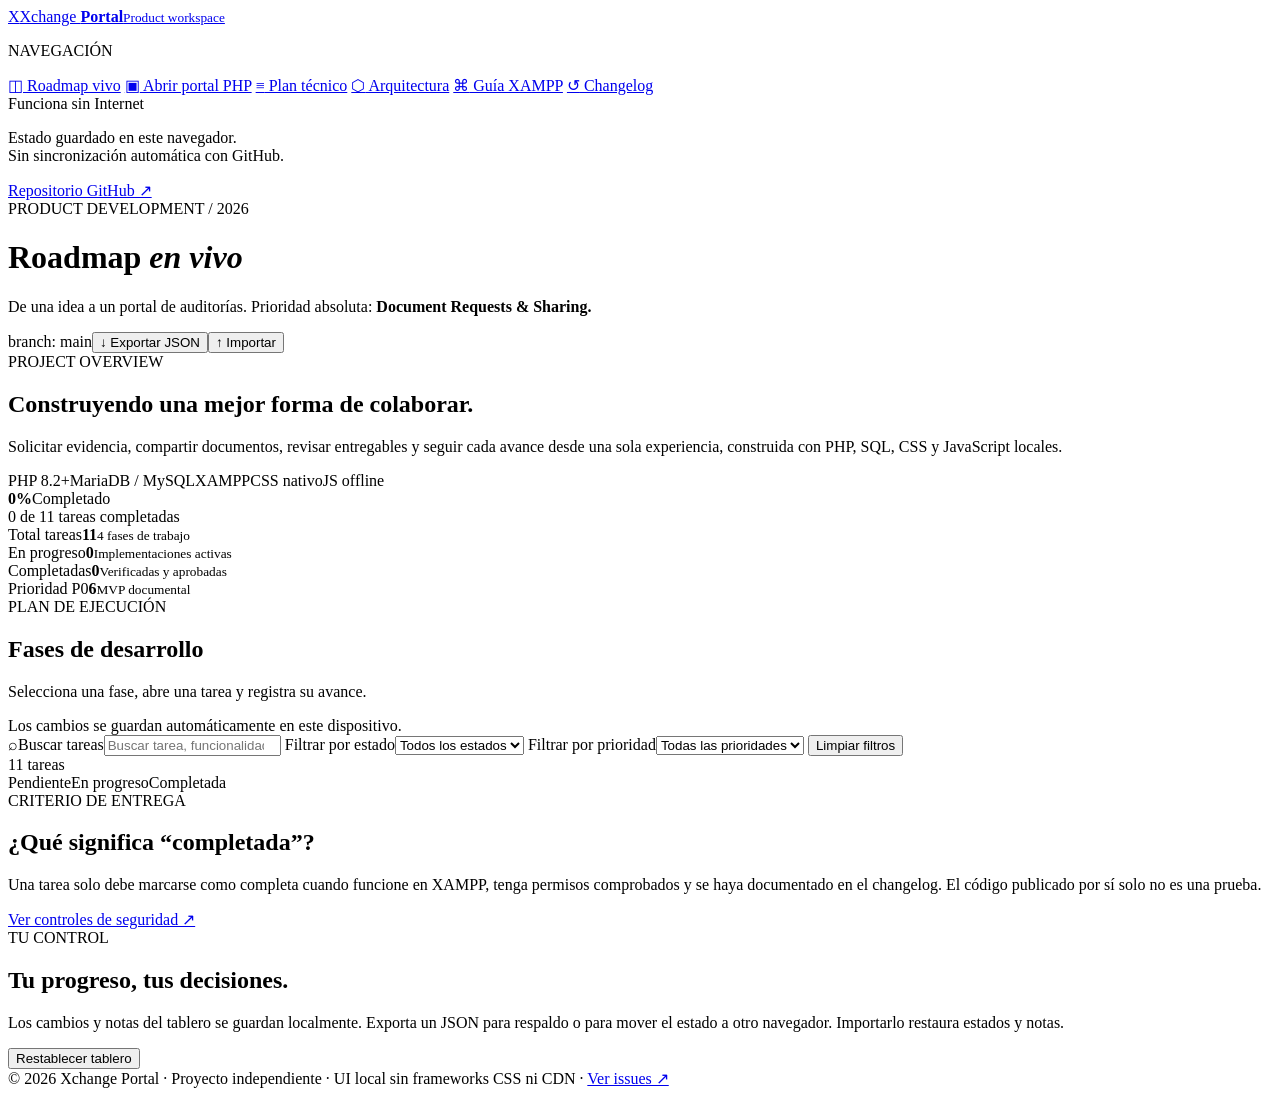
==== docs/roadmap.html @ ed260625 "feat: add interactive HTML roadmap dashboard on main" ====
<!doctype html>
<html lang="es">
<head>
  <meta charset="utf-8">
  <meta name="viewport" content="width=device-width,initial-scale=1">
  <meta name="theme-color" content="#0a1120">
  <title>Roadmap Vivo · Xchange Portal</title>
  <meta name="description" content="Roadmap interactivo y local para desarrollar Xchange Portal con PHP, SQL y XAMPP.">
  <link rel="stylesheet" href="roadmap.css">
  <script src="roadmap.js" defer></script>
</head>
<body>
  <div class="shell">
    <aside class="sidebar">
      <a class="brand" href="../README.md"><span class="brand-mark">X</span><span>Xchange <b>Portal</b><small>Product workspace</small></span></a>
      <p class="nav-label">NAVEGACIÓN</p>
      <nav class="nav" aria-label="Navegación principal">
        <a class="active" href="#roadmap"><span aria-hidden="true">◫</span> Roadmap vivo</a>
        <a href="../public/" title="Aplicación PHP en XAMPP"><span aria-hidden="true">▣</span> Abrir portal PHP</a>
        <a href="ROADMAP.md"><span aria-hidden="true">≡</span> Plan técnico</a>
        <a href="ARCHITECTURE.md"><span aria-hidden="true">⬡</span> Arquitectura</a>
        <a href="XAMPP.md"><span aria-hidden="true">⌘</span> Guía XAMPP</a>
        <a href="CHANGELOG.md"><span aria-hidden="true">↺</span> Changelog</a>
      </nav>
      <div class="sidebar-bottom">
        <div class="connection"><span class="offline-dot"></span> Funciona sin Internet</div>
        <p>Estado guardado en este navegador.<br>Sin sincronización automática con GitHub.</p>
        <a href="https://github.com/AVR1515/Xchange-Portal" target="_blank" rel="noopener noreferrer">Repositorio GitHub ↗</a>
      </div>
    </aside>

    <main class="main" id="roadmap">
      <header class="page-header">
        <div><div class="kicker"><span class="kicker-dot"></span> PRODUCT DEVELOPMENT / 2026</div><h1>Roadmap <em>en vivo</em></h1><p>De una idea a un portal de auditorías. Prioridad absoluta: <strong>Document Requests &amp; Sharing.</strong></p></div>
        <div class="header-actions"><span class="branch-chip"><span class="branch-dot"></span> branch: main</span><button class="button ghost" id="export-btn" type="button">↓ Exportar JSON</button><button class="button ghost" id="import-btn" type="button">↑ Importar</button><input id="import-input" type="file" accept="application/json,.json" hidden></div>
      </header>

      <section class="hero" aria-labelledby="overview-title">
        <div class="hero-copy"><div class="hero-label">PROJECT OVERVIEW</div><h2 id="overview-title">Construyendo una mejor forma de colaborar.</h2><p>Solicitar evidencia, compartir documentos, revisar entregables y seguir cada avance desde una sola experiencia, construida con PHP, SQL, CSS y JavaScript locales.</p><div class="hero-tags"><span>PHP 8.2+</span><span>MariaDB / MySQL</span><span>XAMPP</span><span>CSS nativo</span><span>JS offline</span></div></div>
        <div class="hero-progress"><div class="ring" id="progress-ring" role="img" aria-label="Progreso de tareas completadas: 0 por ciento"><div class="ring-inner"><strong id="progress-value">0%</strong><span>Completado</span></div></div><span class="progress-caption" id="progress-caption">0 de 11 tareas completadas</span></div>
      </section>

      <section class="stats" aria-label="Indicadores">
        <div class="stat"><span>Total tareas</span><strong id="stat-total">11</strong><small>4 fases de trabajo</small></div>
        <div class="stat"><span>En progreso</span><strong id="stat-progress">0</strong><small>Implementaciones activas</small></div>
        <div class="stat"><span>Completadas</span><strong id="stat-done">0</strong><small>Verificadas y aprobadas</small></div>
        <div class="stat"><span>Prioridad P0</span><strong id="stat-p0">6</strong><small>MVP documental</small></div>
      </section>

      <section class="work-section" aria-labelledby="work-title">
        <div class="section-top"><div><div class="eyebrow">PLAN DE EJECUCIÓN</div><h2 id="work-title">Fases de desarrollo</h2><p>Selecciona una fase, abre una tarea y registra su avance.</p></div><div class="toolbar-note">Los cambios se guardan automáticamente en este dispositivo.</div></div>
        <div class="phase-strip" id="phase-strip" role="group" aria-label="Filtrar por fase"></div>
        <div class="toolbar">
          <label class="search-wrap"><span aria-hidden="true">⌕</span><span class="sr-only">Buscar tareas</span><input id="search" type="search" placeholder="Buscar tarea, funcionalidad o tecnología…"></label>
          <label class="select-wrap"><span class="sr-only">Filtrar por estado</span><select id="status-filter"><option value="all">Todos los estados</option><option value="pending">Pendiente</option><option value="progress">En progreso</option><option value="done">Completada</option><option value="blocked">Bloqueada</option></select></label>
          <label class="select-wrap"><span class="sr-only">Filtrar por prioridad</span><select id="priority-filter"><option value="all">Todas las prioridades</option><option value="P0">Prioridad P0</option><option value="P1">Prioridad P1</option><option value="P2">Prioridad P2</option></select></label>
          <button id="reset-filters" class="button text-btn" type="button">Limpiar filtros</button>
        </div>
        <div class="tasks-header"><span id="result-count" aria-live="polite">11 tareas</span><div class="legend"><span><i class="legend-dot pending"></i>Pendiente</span><span><i class="legend-dot progress"></i>En progreso</span><span><i class="legend-dot done"></i>Completada</span></div></div>
        <div id="task-list" class="task-list" aria-live="polite"></div>
        <div id="empty-state" class="empty-state" hidden>Sin resultados. Ajusta los filtros o la búsqueda.</div>
      </section>

      <section class="lower-grid">
        <div class="info-card"><div class="eyebrow">CRITERIO DE ENTREGA</div><h2>¿Qué significa “completada”?</h2><p>Una tarea solo debe marcarse como completa cuando funcione en XAMPP, tenga permisos comprobados y se haya documentado en el changelog. El código publicado por sí solo no es una prueba.</p><a href="SECURITY.md">Ver controles de seguridad ↗</a></div>
        <div class="info-card"><div class="eyebrow">TU CONTROL</div><h2>Tu progreso, tus decisiones.</h2><p>Los cambios y notas del tablero se guardan localmente. Exporta un JSON para respaldo o para mover el estado a otro navegador. Importarlo restaura estados y notas.</p><button class="button ghost danger" id="restore-btn" type="button">Restablecer tablero</button></div>
      </section>
      <footer>© 2026 Xchange Portal · Proyecto independiente · UI local sin frameworks CSS ni CDN · <a href="https://github.com/AVR1515/Xchange-Portal/issues" target="_blank" rel="noopener noreferrer">Ver issues ↗</a></footer>
    </main>
  </div>

  <div class="drawer-backdrop" id="drawer-backdrop" hidden></div>
  <aside class="drawer" id="drawer" aria-labelledby="drawer-title" aria-modal="true" role="dialog" hidden>
    <div class="drawer-top"><span id="drawer-phase" class="eyebrow"></span><button class="close" id="drawer-close" type="button" aria-label="Cerrar detalle">×</button></div>
    <div class="drawer-content">
      <div class="drawer-chips"><span id="drawer-priority" class="priority-chip"></span><span id="drawer-status-label" class="status-chip"></span></div>
      <h2 id="drawer-title"></h2><p id="drawer-summary" class="drawer-summary"></p>
      <a id="drawer-issue" href="#" target="_blank" rel="noopener noreferrer" class="issue-link">Ver tarea en GitHub ↗</a>
      <hr><h3>Entregables y criterios</h3><ul id="drawer-checklist" class="criteria"></ul>
      <div class="field"><label for="drawer-status">Estado de la tarea</label><select id="drawer-status"><option value="pending">Pendiente</option><option value="progress">En progreso</option><option value="blocked">Bloqueada</option><option value="done">Completada</option></select></div>
      <div class="field"><label for="drawer-notes">Notas de avance</label><textarea id="drawer-notes" rows="6" placeholder="Qué se implementó, qué falta, resultados de las pruebas…"></textarea><small>Autoguardado local. No modifica GitHub ni archivos del servidor.</small></div>
      <div class="drawer-footer"><button id="drawer-save" class="button primary" type="button">Guardar cambios</button><span id="save-feedback" role="status" aria-live="polite"></span></div>
    </div>
  </aside>
</body>
</html>
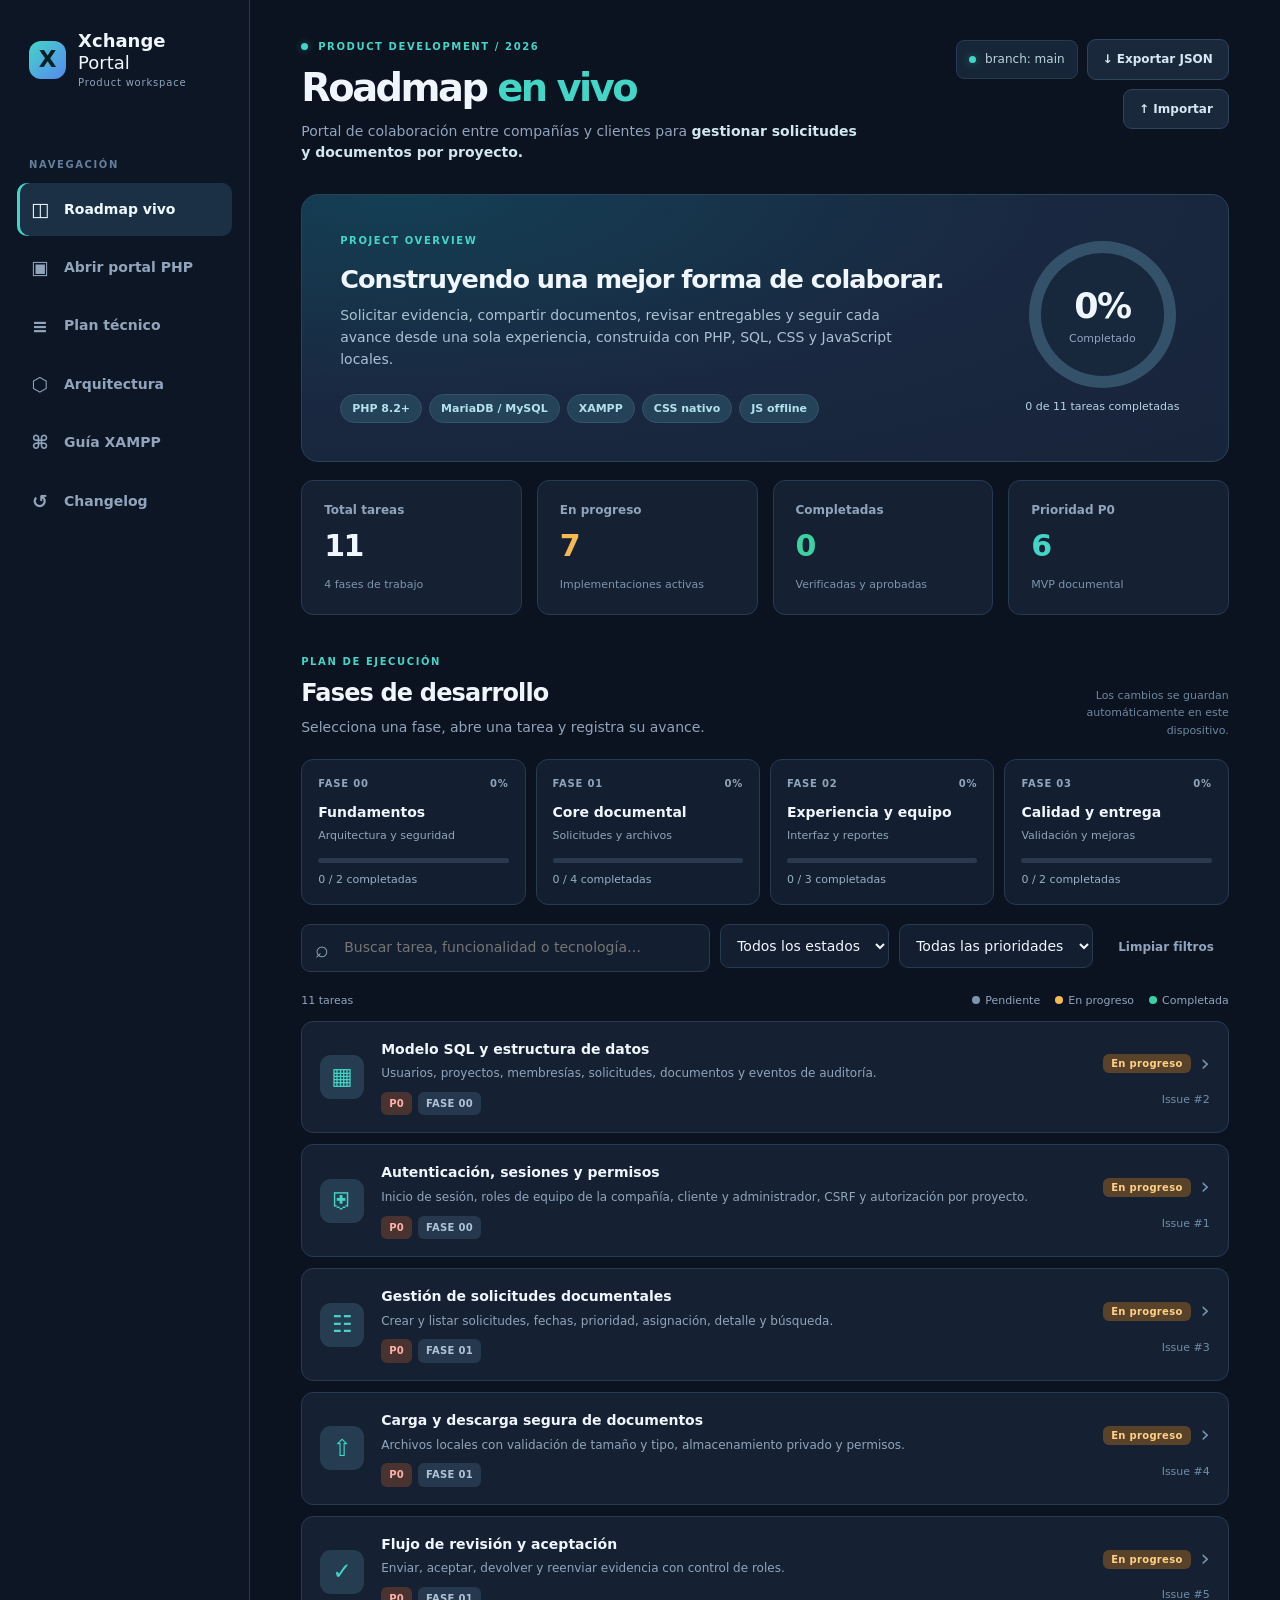
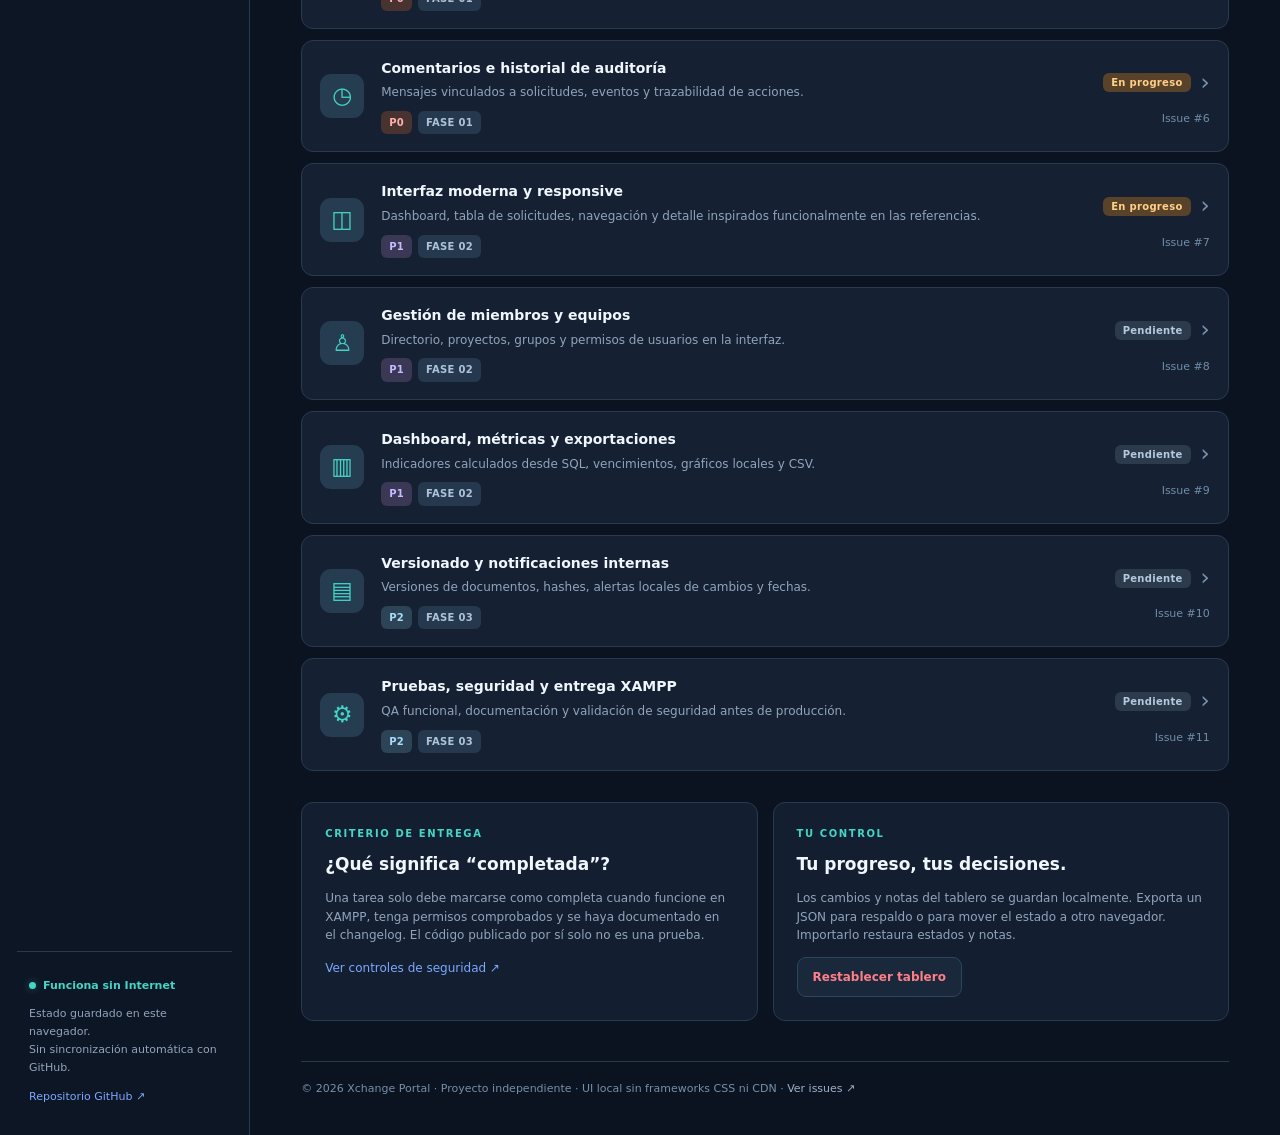
==== commit 9786bf66: "Define Xchange Portal as company-client project collaboration" ====
--- a/docs/roadmap.html
+++ b/docs/roadmap.html
@@ -31,7 +31,7 @@
 
     <main class="main" id="roadmap">
       <header class="page-header">
-        <div><div class="kicker"><span class="kicker-dot"></span> PRODUCT DEVELOPMENT / 2026</div><h1>Roadmap <em>en vivo</em></h1><p>De una idea a un portal de auditorías. Prioridad absoluta: <strong>Document Requests &amp; Sharing.</strong></p></div>
+        <div><div class="kicker"><span class="kicker-dot"></span> PRODUCT DEVELOPMENT / 2026</div><h1>Roadmap <em>en vivo</em></h1><p>Portal de colaboración entre compañías y clientes para <strong>gestionar solicitudes y documentos por proyecto.</strong></p></div>
         <div class="header-actions"><span class="branch-chip"><span class="branch-dot"></span> branch: main</span><button class="button ghost" id="export-btn" type="button">↓ Exportar JSON</button><button class="button ghost" id="import-btn" type="button">↑ Importar</button><input id="import-input" type="file" accept="application/json,.json" hidden></div>
       </header>
 
--- a/docs/roadmap.css
+++ b/docs/roadmap.css
@@ -0,0 +1 @@
+:root{color-scheme:dark;--bg:#0b1220;--sidebar:#0d1625;--panel:#152133;--panel2:#1a293d;--border:#283a50;--text:#f0f6fd;--muted:#91a4bc;--teal:#43d5c6;--blue:#7ca8ff;--yellow:#f5b951;--green:#3bd1a2;--red:#ff7f89}*{box-sizing:border-box}html{scroll-behavior:smooth}body{margin:0;background:var(--bg);font-family:Inter,ui-sans-serif,system-ui,-apple-system,"Segoe UI",sans-serif;color:var(--text);font-size:14px;line-height:1.55}button,input,textarea,select{font:inherit}button{cursor:pointer}a{color:var(--blue);text-decoration:none}a:hover{text-decoration:underline}button:focus-visible,input:focus-visible,select:focus-visible,textarea:focus-visible,a:focus-visible{outline:2px solid var(--teal);outline-offset:3px}.sr-only{position:absolute;width:1px;height:1px;overflow:hidden;clip:rect(0,0,0,0)}[hidden]{display:none!important}.shell{min-height:100vh;display:grid;grid-template-columns:250px minmax(0,1fr)}.sidebar{background:var(--sidebar);border-right:1px solid var(--border);padding:30px 17px;display:flex;flex-direction:column;min-height:100vh}.brand{display:flex;gap:12px;align-items:center;color:var(--text);font-size:18px;font-weight:740;line-height:1.2;padding:0 12px;margin-bottom:58px}.brand:hover{text-decoration:none}.brand-mark{background:linear-gradient(135deg,var(--teal),#5688f0);color:#052025;width:38px;height:38px;border-radius:12px;display:grid;place-items:center;font-size:23px;font-weight:900}.brand b{font-weight:400}.brand small{display:block;font-size:10px;letter-spacing:.08em;color:var(--muted);font-weight:500;margin-top:4px}.nav-label{font-size:10px;letter-spacing:.16em;color:#667e9c;font-weight:800;padding:0 12px}.nav{display:grid;gap:5px}.nav a{display:flex;align-items:center;gap:14px;padding:12px 13px;color:var(--muted);border-radius:10px;font-weight:600}.nav a span{width:20px;text-align:center;font-size:19px}.nav a.active,.nav a:hover{background:#1c3045;color:#eef9ff;text-decoration:none}.nav a.active{box-shadow:inset 3px 0 var(--teal)}.sidebar-bottom{margin-top:auto;padding:25px 12px 0;font-size:11px;color:var(--muted);border-top:1px solid var(--border)}.sidebar-bottom p{line-height:1.65}.connection{color:var(--teal);font-weight:700;display:flex;gap:7px;align-items:center}.offline-dot,.branch-dot,.kicker-dot{display:inline-block;width:7px;height:7px;background:var(--teal);border-radius:50%;box-shadow:0 0 9px #41d4c66b}.main{padding:39px clamp(20px,4vw,64px) 20px;min-width:0;max-width:1800px;width:100%;margin:auto}.page-header{display:flex;align-items:flex-start;justify-content:space-between;gap:20px;margin-bottom:30px}.kicker,.eyebrow{font-size:10px;font-weight:800;letter-spacing:.16em;color:var(--teal)}.kicker{display:flex;align-items:center;gap:10px}.page-header h1{font-size:clamp(31px,3vw,43px);line-height:1.1;letter-spacing:-.065em;margin:12px 0}.page-header h1 em{font-style:normal;color:var(--teal)}.page-header p{color:var(--muted);margin:0;max-width:650px}.page-header p strong{color:#d2e7ee;font-weight:550}.header-actions{display:flex;gap:9px;align-items:center;flex-wrap:wrap;justify-content:flex-end}.branch-chip{background:#162638;border:1px solid var(--border);border-radius:8px;color:#b8d5df;font-size:12px;padding:9px 12px;white-space:nowrap}.branch-dot{margin-right:5px}.button{padding:10px 15px;border-radius:9px;font-size:12px;font-weight:740;white-space:nowrap}.button.ghost{color:#d8e7f6;background:#19283b;border:1px solid #30445d}.button.ghost:hover{background:#243b52}.button.primary{border:1px solid #4bcdbf;background:var(--teal);color:#062829}.button.text-btn{border:none;color:var(--muted);background:transparent}.button.danger{color:var(--red)}.hero{background:radial-gradient(ellipse at 10% 0%,#143f54 0%,#192840 55%,#18243a 100%);border:1px solid #2a4359;border-radius:17px;padding:clamp(22px,3vw,38px);display:flex;justify-content:space-between;align-items:center;gap:24px;min-height:238px}.hero-copy{max-width:650px}.hero-label{color:var(--teal);font-weight:800;font-size:10px;letter-spacing:.16em;margin-bottom:15px}.hero h2{font-size:clamp(22px,2vw,29px);letter-spacing:-.04em;line-height:1.2;margin:0 0 11px}.hero p{color:#abc2d3;max-width:580px;margin:0}.hero-tags{display:flex;flex-wrap:wrap;gap:7px;margin-top:24px}.hero-tags span{background:#244358;color:#b4e2ec;padding:5px 11px;border:1px solid #34536a;border-radius:99px;font-size:11px;font-weight:650}.hero-progress{display:grid;justify-items:center;gap:10px;min-width:175px}.ring{width:147px;height:147px;border-radius:50%;background:conic-gradient(var(--teal) 0% ,#34516a 0%);display:grid;place-items:center}.ring-inner{display:grid;place-items:center;align-content:center;width:123px;height:123px;background:#17283c;border-radius:50%;line-height:1.2}.ring-inner strong{font-size:35px;letter-spacing:-.05em}.ring-inner span{color:var(--muted);font-size:11px;margin-top:5px}.progress-caption{font-size:11px;color:#b8d5e4}.stats{display:grid;grid-template-columns:repeat(4,minmax(0,1fr));gap:15px;margin:18px 0 39px}.stat{border:1px solid var(--border);background:var(--panel);border-radius:12px;padding:20px 22px}.stat span{display:block;color:var(--muted);font-weight:600;font-size:12px}.stat strong{display:block;font-size:30px;letter-spacing:-.05em;margin:3px 0}.stat small{color:#7d94ad;font-size:11px}.stat:nth-child(2) strong{color:var(--yellow)}.stat:nth-child(3) strong{color:var(--green)}.stat:nth-child(4) strong{color:var(--teal)}.section-top{display:flex;justify-content:space-between;gap:24px;align-items:end;margin-bottom:20px}.section-top h2{font-size:24px;letter-spacing:-.035em;margin:5px 0}.section-top p{margin:0;color:var(--muted)}.toolbar-note{font-size:11px;color:#6f87a0;max-width:190px;text-align:right}.phase-strip{display:grid;grid-template-columns:repeat(4,minmax(0,1fr));gap:10px;margin-bottom:19px}.phase{background:#131f30;border:1px solid var(--border);color:var(--text);border-radius:12px;text-align:left;padding:16px;min-width:0;position:relative}.phase.selected{border-color:var(--teal);background:#153543;box-shadow:inset 0 0 0 1px #43d5c63f}.phase-top{display:flex;justify-content:space-between;gap:8px;color:var(--muted);font-size:10px;font-weight:800;letter-spacing:.08em}.phase h3{font-size:14px;margin:11px 0 3px}.phase p{color:var(--muted);font-size:11px;margin:0 0 14px;white-space:nowrap;overflow:hidden;text-overflow:ellipsis}.phase-track{height:5px;background:#2a394d;border-radius:9px;overflow:hidden}.phase-fill{display:block;height:100%;background:var(--teal);border-radius:9px}.phase-stat{font-size:11px;color:#99afc6;margin-top:8px}.toolbar{display:flex;gap:10px;flex-wrap:wrap;margin-bottom:18px}.search-wrap{flex:1;min-width:220px;position:relative}.search-wrap>span:not(.sr-only){position:absolute;top:8px;left:14px;color:#8ea6c0;font-size:23px}.toolbar input,.toolbar select,.field select,.field textarea{background:#131f30;border:1px solid var(--border);border-radius:9px;color:var(--text);padding:12px;max-width:100%;outline:none}.toolbar input{width:100%;padding-left:42px}.toolbar select{cursor:pointer}.tasks-header{display:flex;justify-content:space-between;gap:12px;align-items:center;color:var(--muted);font-size:11px;padding:2px 0 12px}.legend{display:flex;flex-wrap:wrap;gap:15px}.legend span{display:flex;align-items:center;gap:5px}.legend-dot{width:8px;height:8px;border-radius:50%;display:inline-block}.legend-dot.pending{background:#8094ab}.legend-dot.progress{background:var(--yellow)}.legend-dot.done{background:var(--green)}.task-list{display:grid;gap:11px}.task-card{display:grid;grid-template-columns:44px 1fr auto;align-items:center;gap:17px;background:var(--panel);border:1px solid var(--border);border-radius:12px;padding:17px 18px;cursor:pointer;transition:border-color .15s,background .15s}.task-card:hover,.task-card:focus-visible{border-color:#5d7d99;background:#1b2a3e}.task-icon{width:44px;height:44px;display:grid;place-items:center;border-radius:11px;background:#263d51;color:var(--teal);font-size:23px}.task-main{min-width:0}.task-main h3{font-size:14px;font-weight:700;margin:0 0 4px}.task-main p{margin:0;color:var(--muted);font-size:12px;overflow:hidden;text-overflow:ellipsis;white-space:nowrap}.task-tags{display:flex;gap:6px;flex-wrap:wrap;margin-top:9px}.priority-chip,.status-chip,.phase-chip{font-size:10px;border-radius:6px;padding:4px 8px;font-weight:800;letter-spacing:.03em}.priority-chip.p0{background:#493330;color:#ffb0a9}.priority-chip.p1{background:#3a3854;color:#c5baff}.priority-chip.p2{background:#2c4455;color:#a9dafa}.phase-chip{color:#acc4d7;background:#26384d}.status-chip.pending{background:#2b3b4c;color:#b5c9df}.status-chip.progress{background:#59422a;color:#ffd087}.status-chip.done{background:#1d5549;color:#97f4d1}.status-chip.blocked{background:#60303b;color:#ffb1c0}.task-right{text-align:right;min-width:85px}.task-right small{display:block;color:#718da8;font-size:11px;margin-top:10px}.task-right .arrow{font-size:23px;color:#7894b1;display:inline-block;margin-left:10px;vertical-align:middle}.empty-state{padding:50px;text-align:center;color:var(--muted);background:var(--panel);border-radius:12px}.lower-grid{display:grid;grid-template-columns:1fr 1fr;gap:15px;margin-top:31px}.info-card{background:#131f30;border:1px solid var(--border);border-radius:12px;padding:23px}.info-card h2{font-size:17px;margin:9px 0}.info-card p{color:var(--muted);font-size:12px}.info-card a{font-size:12px}footer{margin-top:40px;padding:18px 0;border-top:1px solid var(--border);color:#7790aa;font-size:11px}footer a{color:#9db3c9}.drawer-backdrop{position:fixed;inset:0;background:#020811b9;z-index:9}.drawer{position:fixed;right:0;top:0;bottom:0;width:min(550px,100%);z-index:10;background:#152134;border-left:1px solid #48607a;box-shadow:-30px 0 70px #01071480;display:flex;flex-direction:column;overflow:auto}.drawer-top{display:flex;justify-content:space-between;align-items:center;padding:22px 28px;border-bottom:1px solid var(--border)}.close{font-size:30px;background:transparent;color:var(--muted);border:0;line-height:1}.drawer-content{padding:30px 28px}.drawer-chips{display:flex;gap:9px}.drawer h2{font-size:27px;letter-spacing:-.04em;line-height:1.25;margin:18px 0 12px}.drawer-summary{color:#b3c8da}.issue-link{display:inline-block;margin:8px 0 24px;font-size:13px}.drawer hr{border:0;border-top:1px solid var(--border);margin-bottom:24px}.drawer h3{font-size:14px}.criteria{color:#b7c8d9;padding-left:19px}.criteria li{padding:6px 0}.field{display:grid;gap:8px;margin:25px 0}.field label{font-size:12px;font-weight:750}.field textarea,.field select{width:100%}.field small{color:var(--muted);font-size:11px}.drawer-footer{display:flex;align-items:center;gap:14px}.drawer-footer span{color:var(--teal);font-size:12px}@media(max-width:1150px){.shell{grid-template-columns:205px minmax(0,1fr)}.main{padding:28px 20px}.header-actions{max-width:300px}.phase-strip{grid-template-columns:repeat(2,1fr)}}@media(max-width:760px){.shell{display:block}.sidebar{min-height:0;padding:12px 15px}.brand{margin-bottom:10px}.sidebar .nav-label,.sidebar-bottom{display:none}.nav{display:flex;overflow-x:auto;gap:5px}.nav a{white-space:nowrap;font-size:12px;padding:8px}.page-header{flex-direction:column}.header-actions{max-width:none;justify-content:flex-start}.hero{flex-direction:column;align-items:stretch}.hero-progress{display:flex;justify-content:flex-start;align-items:center}.ring{width:96px;height:96px}.ring-inner{width:78px;height:78px}.ring-inner strong{font-size:24px}.stats{grid-template-columns:repeat(2,1fr)}.section-top{align-items:start;flex-direction:column}.toolbar-note{text-align:left}.lower-grid{grid-template-columns:1fr}}@media(max-width:450px){.phase-strip{grid-template-columns:1fr 1fr}.task-card{grid-template-columns:35px 1fr;gap:10px;padding:12px}.task-icon{width:35px;height:35px}.task-right{grid-column:2;text-align:left}.task-right small{display:inline;margin-left:10px}.legend{gap:7px}.toolbar select{width:100%}.stats{gap:8px}.stat{padding:15px}}
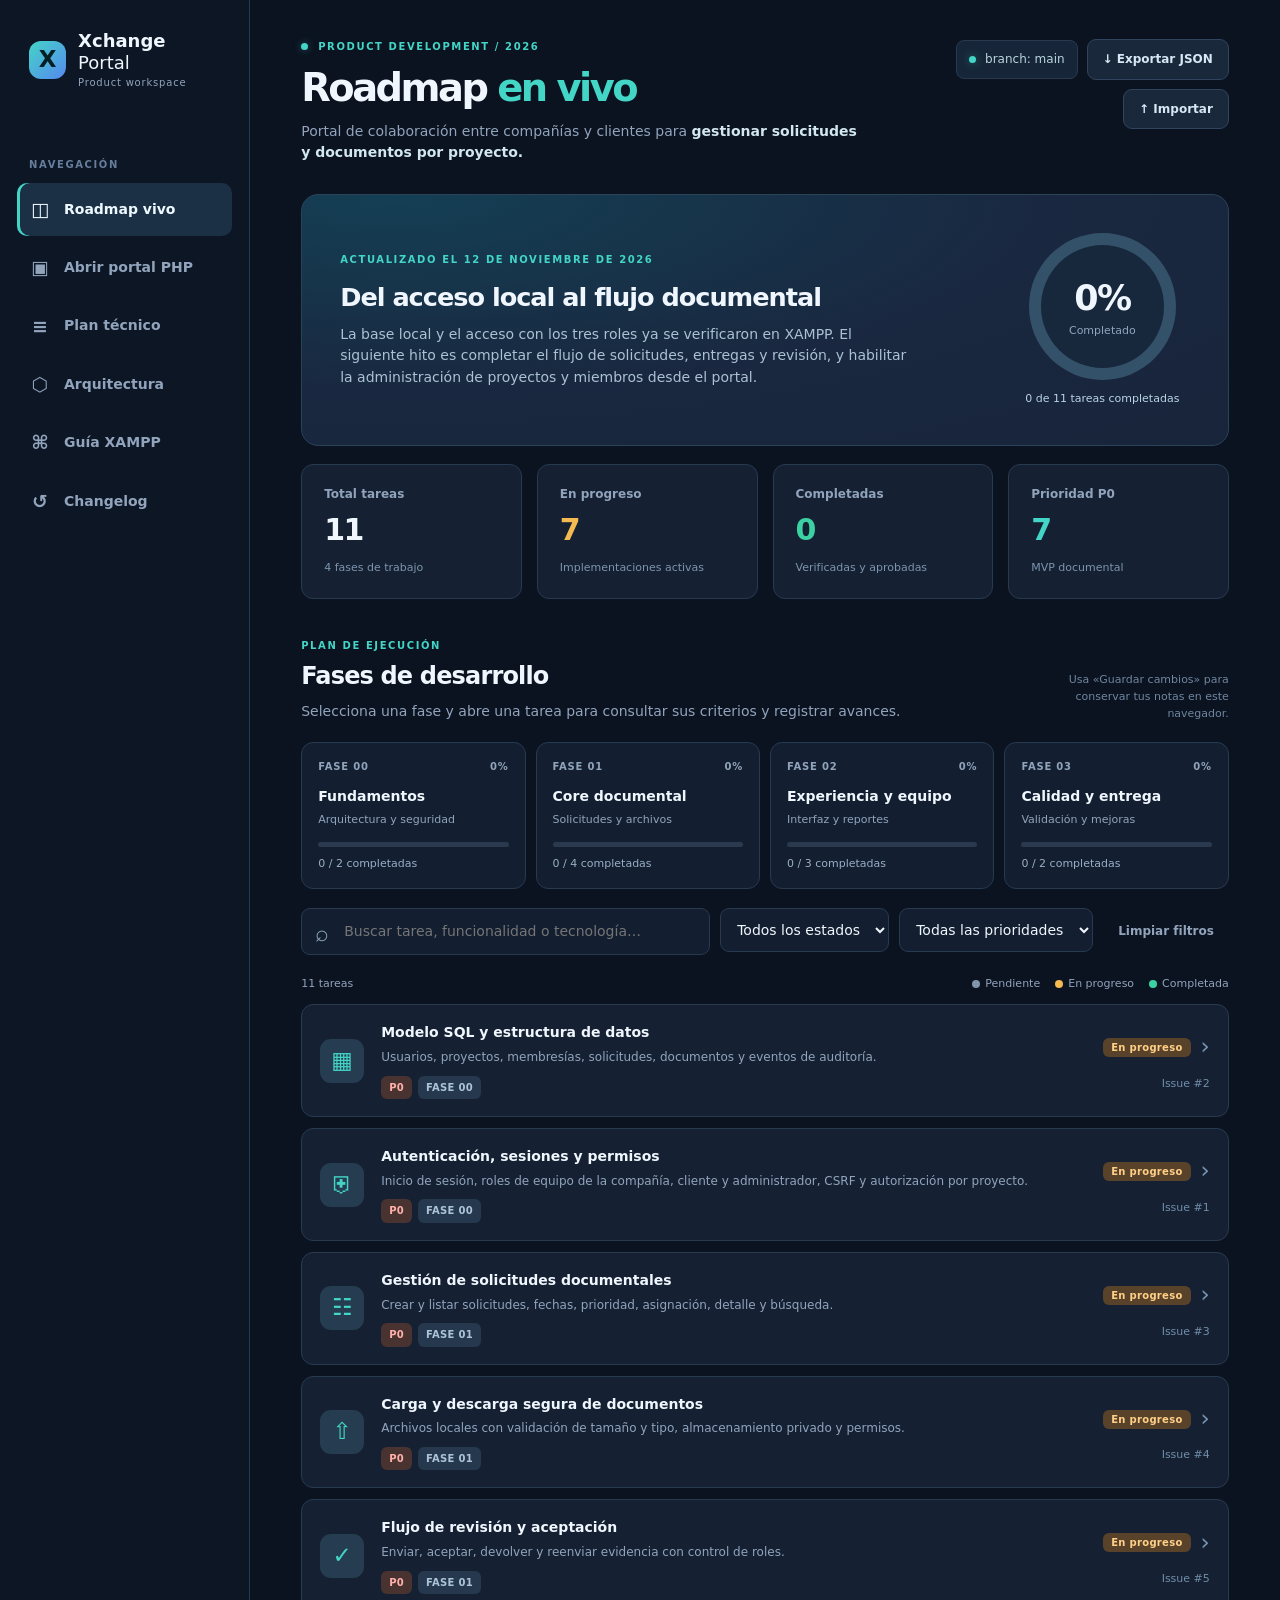
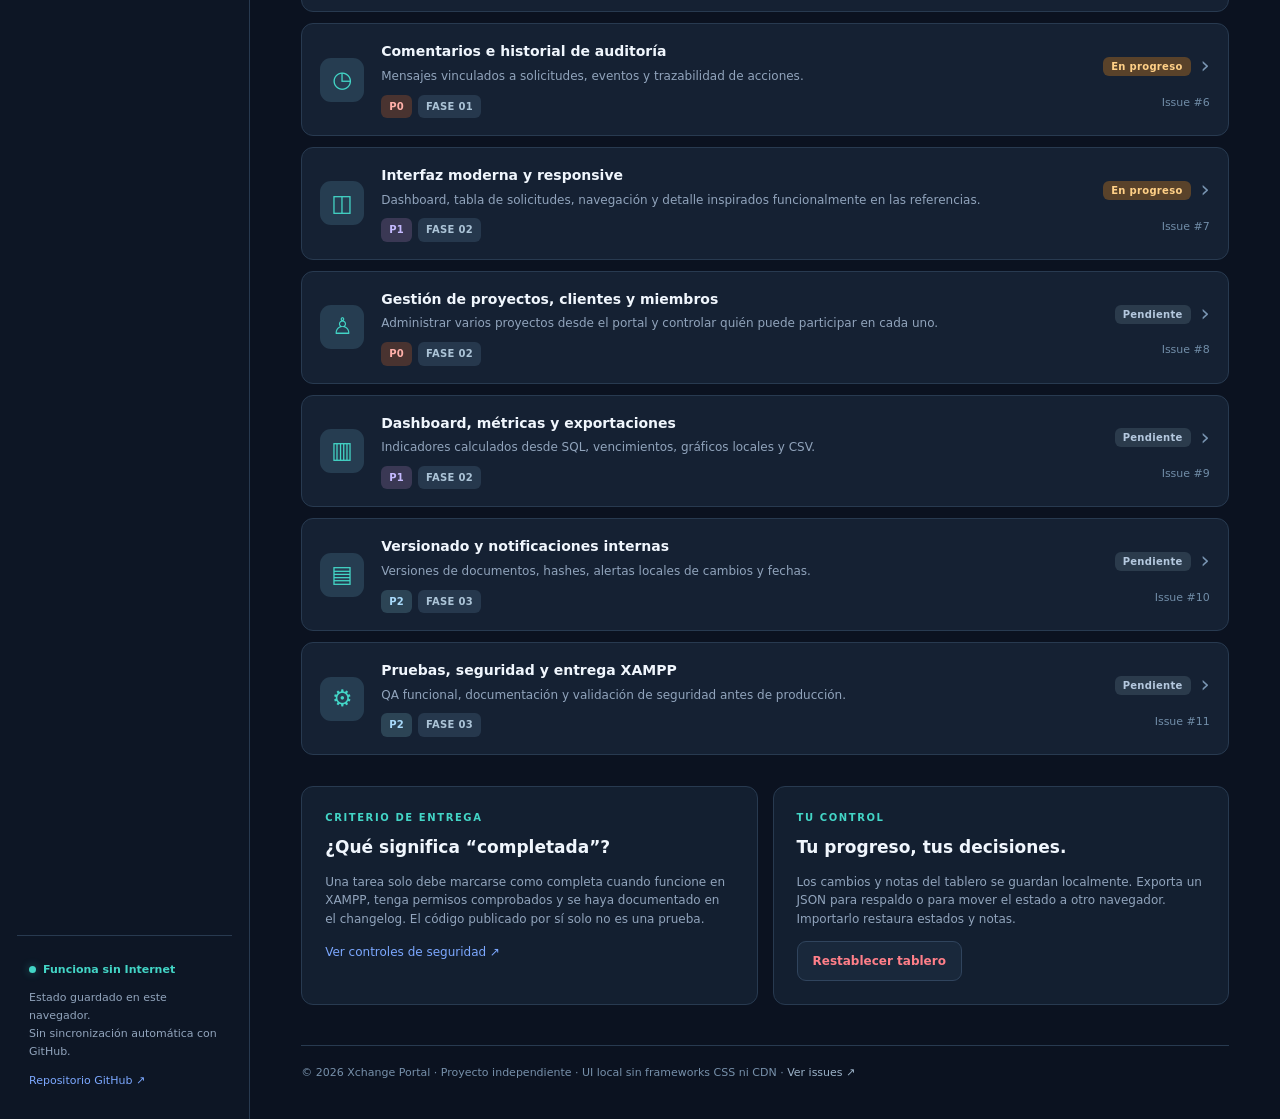
==== commit e765a48a: "Update interactive implementation roadmap" ====
--- a/docs/roadmap.html
+++ b/docs/roadmap.html
@@ -36,7 +36,7 @@
       </header>
 
       <section class="hero" aria-labelledby="overview-title">
-        <div class="hero-copy"><div class="hero-label">PROJECT OVERVIEW</div><h2 id="overview-title">Construyendo una mejor forma de colaborar.</h2><p>Solicitar evidencia, compartir documentos, revisar entregables y seguir cada avance desde una sola experiencia, construida con PHP, SQL, CSS y JavaScript locales.</p><div class="hero-tags"><span>PHP 8.2+</span><span>MariaDB / MySQL</span><span>XAMPP</span><span>CSS nativo</span><span>JS offline</span></div></div>
+        <div class="hero-copy"><div class="hero-label">ACTUALIZADO EL 12 DE NOVIEMBRE DE 2026</div><h2 id="overview-title">Del acceso local al flujo documental</h2><p>La base local y el acceso con los tres roles ya se verificaron en XAMPP. El siguiente hito es completar el flujo de solicitudes, entregas y revisión, y habilitar la administración de proyectos y miembros desde el portal.</p></div>
         <div class="hero-progress"><div class="ring" id="progress-ring" role="img" aria-label="Progreso de tareas completadas: 0 por ciento"><div class="ring-inner"><strong id="progress-value">0%</strong><span>Completado</span></div></div><span class="progress-caption" id="progress-caption">0 de 11 tareas completadas</span></div>
       </section>
 
@@ -44,11 +44,11 @@
         <div class="stat"><span>Total tareas</span><strong id="stat-total">11</strong><small>4 fases de trabajo</small></div>
         <div class="stat"><span>En progreso</span><strong id="stat-progress">0</strong><small>Implementaciones activas</small></div>
         <div class="stat"><span>Completadas</span><strong id="stat-done">0</strong><small>Verificadas y aprobadas</small></div>
-        <div class="stat"><span>Prioridad P0</span><strong id="stat-p0">6</strong><small>MVP documental</small></div>
+        <div class="stat"><span>Prioridad P0</span><strong id="stat-p0">7</strong><small>MVP documental</small></div>
       </section>
 
       <section class="work-section" aria-labelledby="work-title">
-        <div class="section-top"><div><div class="eyebrow">PLAN DE EJECUCIÓN</div><h2 id="work-title">Fases de desarrollo</h2><p>Selecciona una fase, abre una tarea y registra su avance.</p></div><div class="toolbar-note">Los cambios se guardan automáticamente en este dispositivo.</div></div>
+        <div class="section-top"><div><div class="eyebrow">PLAN DE EJECUCIÓN</div><h2 id="work-title">Fases de desarrollo</h2><p>Selecciona una fase y abre una tarea para consultar sus criterios y registrar avances.</p></div><div class="toolbar-note">Usa «Guardar cambios» para conservar tus notas en este navegador.</div></div>
         <div class="phase-strip" id="phase-strip" role="group" aria-label="Filtrar por fase"></div>
         <div class="toolbar">
           <label class="search-wrap"><span aria-hidden="true">⌕</span><span class="sr-only">Buscar tareas</span><input id="search" type="search" placeholder="Buscar tarea, funcionalidad o tecnología…"></label>
@@ -76,11 +76,12 @@
       <div class="drawer-chips"><span id="drawer-priority" class="priority-chip"></span><span id="drawer-status-label" class="status-chip"></span></div>
       <h2 id="drawer-title"></h2><p id="drawer-summary" class="drawer-summary"></p>
       <a id="drawer-issue" href="#" target="_blank" rel="noopener noreferrer" class="issue-link">Ver tarea en GitHub ↗</a>
+      <section id="drawer-verification" hidden><h3>Avance verificado</h3><p id="drawer-evidence"></p></section>
       <hr><h3>Entregables y criterios</h3><ul id="drawer-checklist" class="criteria"></ul>
       <div class="field"><label for="drawer-status">Estado de la tarea</label><select id="drawer-status"><option value="pending">Pendiente</option><option value="progress">En progreso</option><option value="blocked">Bloqueada</option><option value="done">Completada</option></select></div>
-      <div class="field"><label for="drawer-notes">Notas de avance</label><textarea id="drawer-notes" rows="6" placeholder="Qué se implementó, qué falta, resultados de las pruebas…"></textarea><small>Autoguardado local. No modifica GitHub ni archivos del servidor.</small></div>
+      <div class="field"><label for="drawer-notes">Notas de avance</label><textarea id="drawer-notes" rows="6" placeholder="Qué se implementó, qué falta, resultados de las pruebas…"></textarea><small>Las notas se guardan en este navegador.</small></div>
       <div class="drawer-footer"><button id="drawer-save" class="button primary" type="button">Guardar cambios</button><span id="save-feedback" role="status" aria-live="polite"></span></div>
     </div>
   </aside>
 </body>
-</html>+</html>
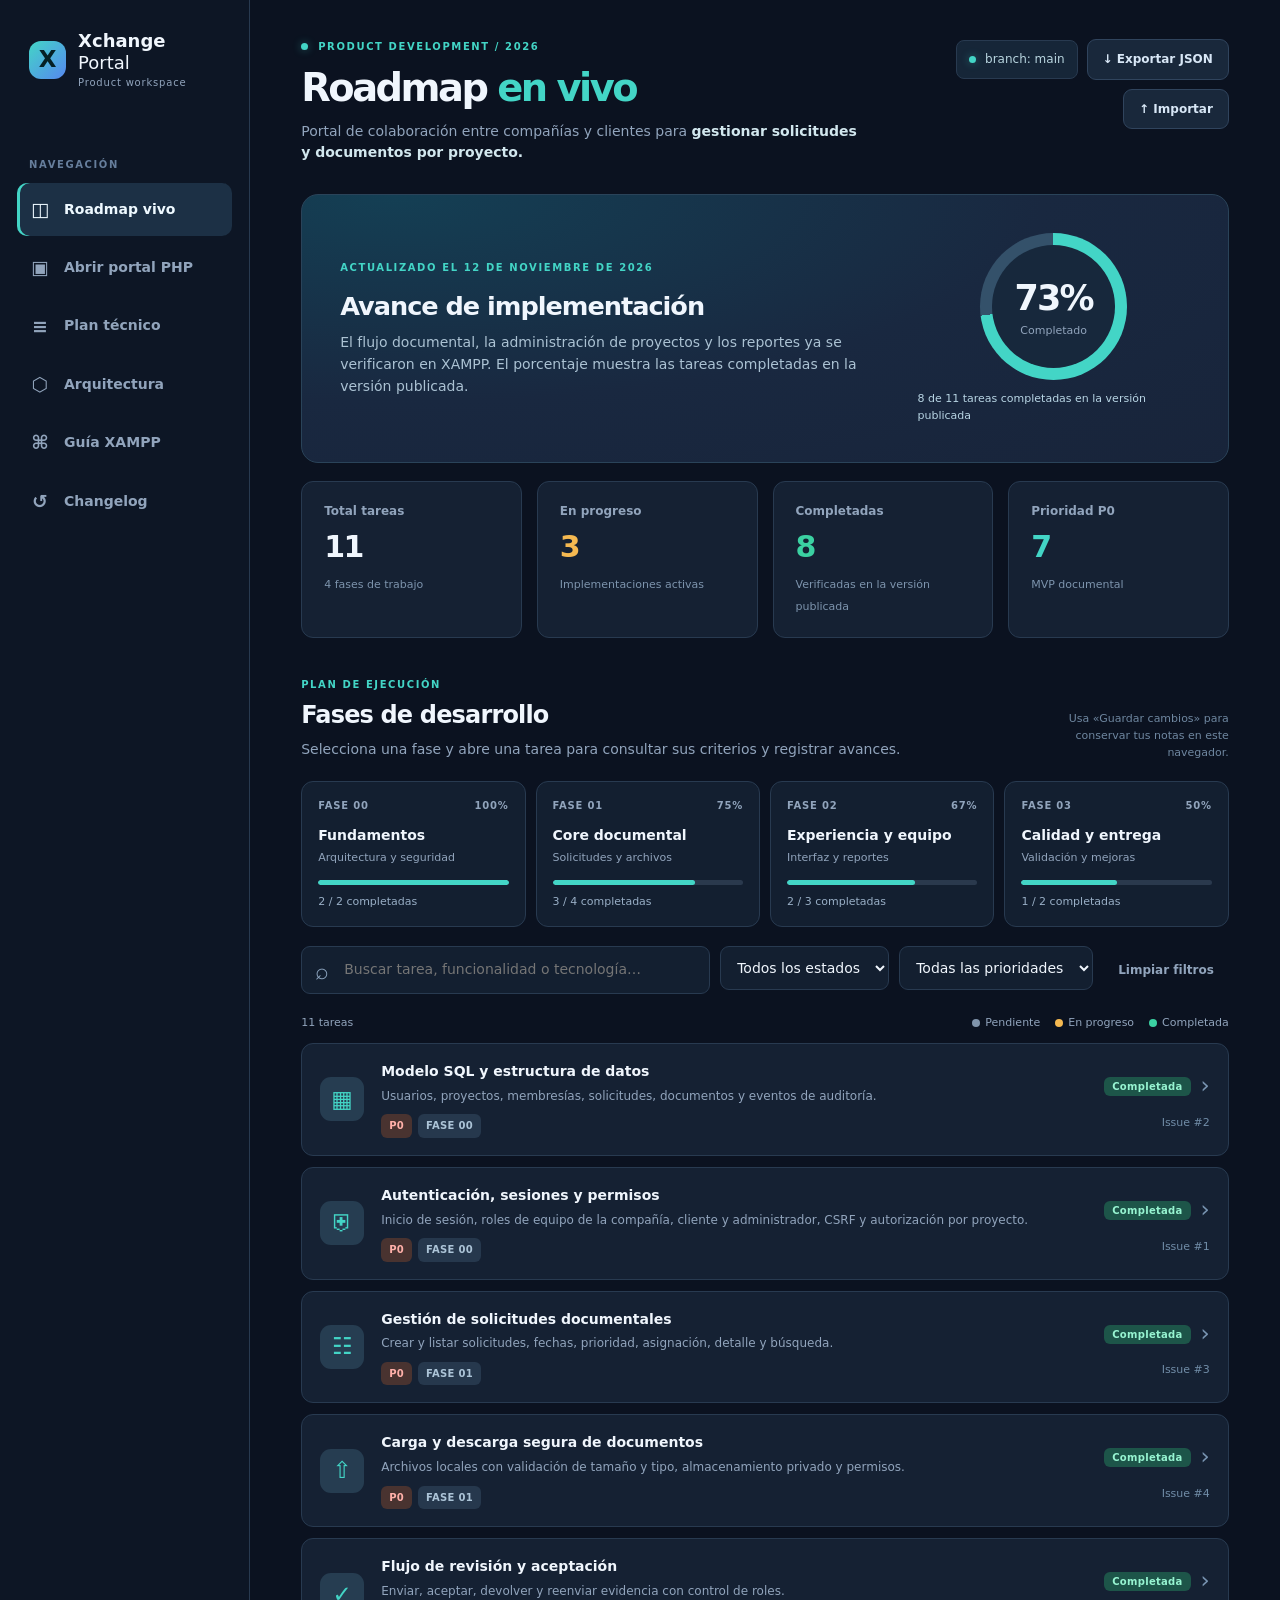
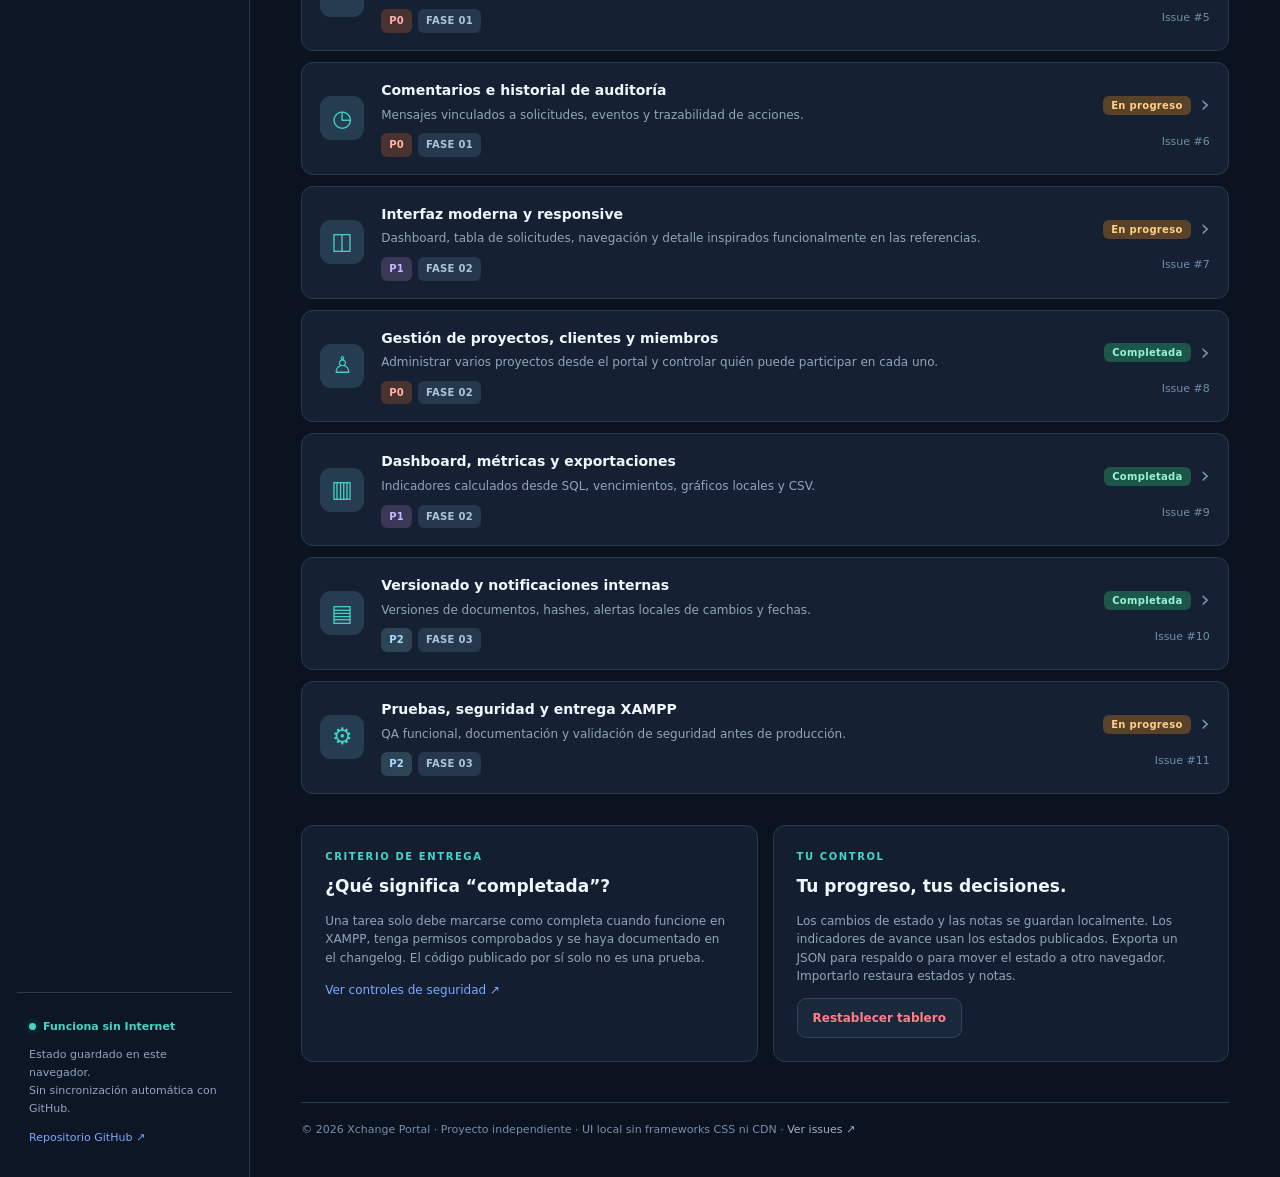
==== commit 288a89bf: "Reflect verified milestones in published roadmap progress" ====
--- a/docs/roadmap.html
+++ b/docs/roadmap.html
@@ -7,7 +7,7 @@
   <title>Roadmap Vivo · Xchange Portal</title>
   <meta name="description" content="Roadmap interactivo y local para desarrollar Xchange Portal con PHP, SQL y XAMPP.">
   <link rel="stylesheet" href="roadmap.css">
-  <script src="roadmap.js" defer></script>
+  <script src="roadmap.js?v=2" defer></script>
 </head>
 <body>
   <div class="shell">
@@ -36,14 +36,14 @@
       </header>
 
       <section class="hero" aria-labelledby="overview-title">
-        <div class="hero-copy"><div class="hero-label">ACTUALIZADO EL 12 DE NOVIEMBRE DE 2026</div><h2 id="overview-title">Del acceso local al flujo documental</h2><p>La base local y el acceso con los tres roles ya se verificaron en XAMPP. El siguiente hito es completar el flujo de solicitudes, entregas y revisión, y habilitar la administración de proyectos y miembros desde el portal.</p></div>
+        <div class="hero-copy"><div class="hero-label">ACTUALIZADO EL 12 DE NOVIEMBRE DE 2026</div><h2 id="overview-title">Avance de implementación</h2><p>El flujo documental, la administración de proyectos y los reportes ya se verificaron en XAMPP. El porcentaje muestra las tareas completadas en la versión publicada.</p></div>
         <div class="hero-progress"><div class="ring" id="progress-ring" role="img" aria-label="Progreso de tareas completadas: 0 por ciento"><div class="ring-inner"><strong id="progress-value">0%</strong><span>Completado</span></div></div><span class="progress-caption" id="progress-caption">0 de 11 tareas completadas</span></div>
       </section>
 
       <section class="stats" aria-label="Indicadores">
         <div class="stat"><span>Total tareas</span><strong id="stat-total">11</strong><small>4 fases de trabajo</small></div>
         <div class="stat"><span>En progreso</span><strong id="stat-progress">0</strong><small>Implementaciones activas</small></div>
-        <div class="stat"><span>Completadas</span><strong id="stat-done">0</strong><small>Verificadas y aprobadas</small></div>
+        <div class="stat"><span>Completadas</span><strong id="stat-done">0</strong><small>Verificadas en la versión publicada</small></div>
         <div class="stat"><span>Prioridad P0</span><strong id="stat-p0">7</strong><small>MVP documental</small></div>
       </section>
 
@@ -63,7 +63,7 @@
 
       <section class="lower-grid">
         <div class="info-card"><div class="eyebrow">CRITERIO DE ENTREGA</div><h2>¿Qué significa “completada”?</h2><p>Una tarea solo debe marcarse como completa cuando funcione en XAMPP, tenga permisos comprobados y se haya documentado en el changelog. El código publicado por sí solo no es una prueba.</p><a href="SECURITY.md">Ver controles de seguridad ↗</a></div>
-        <div class="info-card"><div class="eyebrow">TU CONTROL</div><h2>Tu progreso, tus decisiones.</h2><p>Los cambios y notas del tablero se guardan localmente. Exporta un JSON para respaldo o para mover el estado a otro navegador. Importarlo restaura estados y notas.</p><button class="button ghost danger" id="restore-btn" type="button">Restablecer tablero</button></div>
+        <div class="info-card"><div class="eyebrow">TU CONTROL</div><h2>Tu progreso, tus decisiones.</h2><p>Los cambios de estado y las notas se guardan localmente. Los indicadores de avance usan los estados publicados. Exporta un JSON para respaldo o para mover el estado a otro navegador. Importarlo restaura estados y notas.</p><button class="button ghost danger" id="restore-btn" type="button">Restablecer tablero</button></div>
       </section>
       <footer>© 2026 Xchange Portal · Proyecto independiente · UI local sin frameworks CSS ni CDN · <a href="https://github.com/AVR1515/Xchange-Portal/issues" target="_blank" rel="noopener noreferrer">Ver issues ↗</a></footer>
     </main>
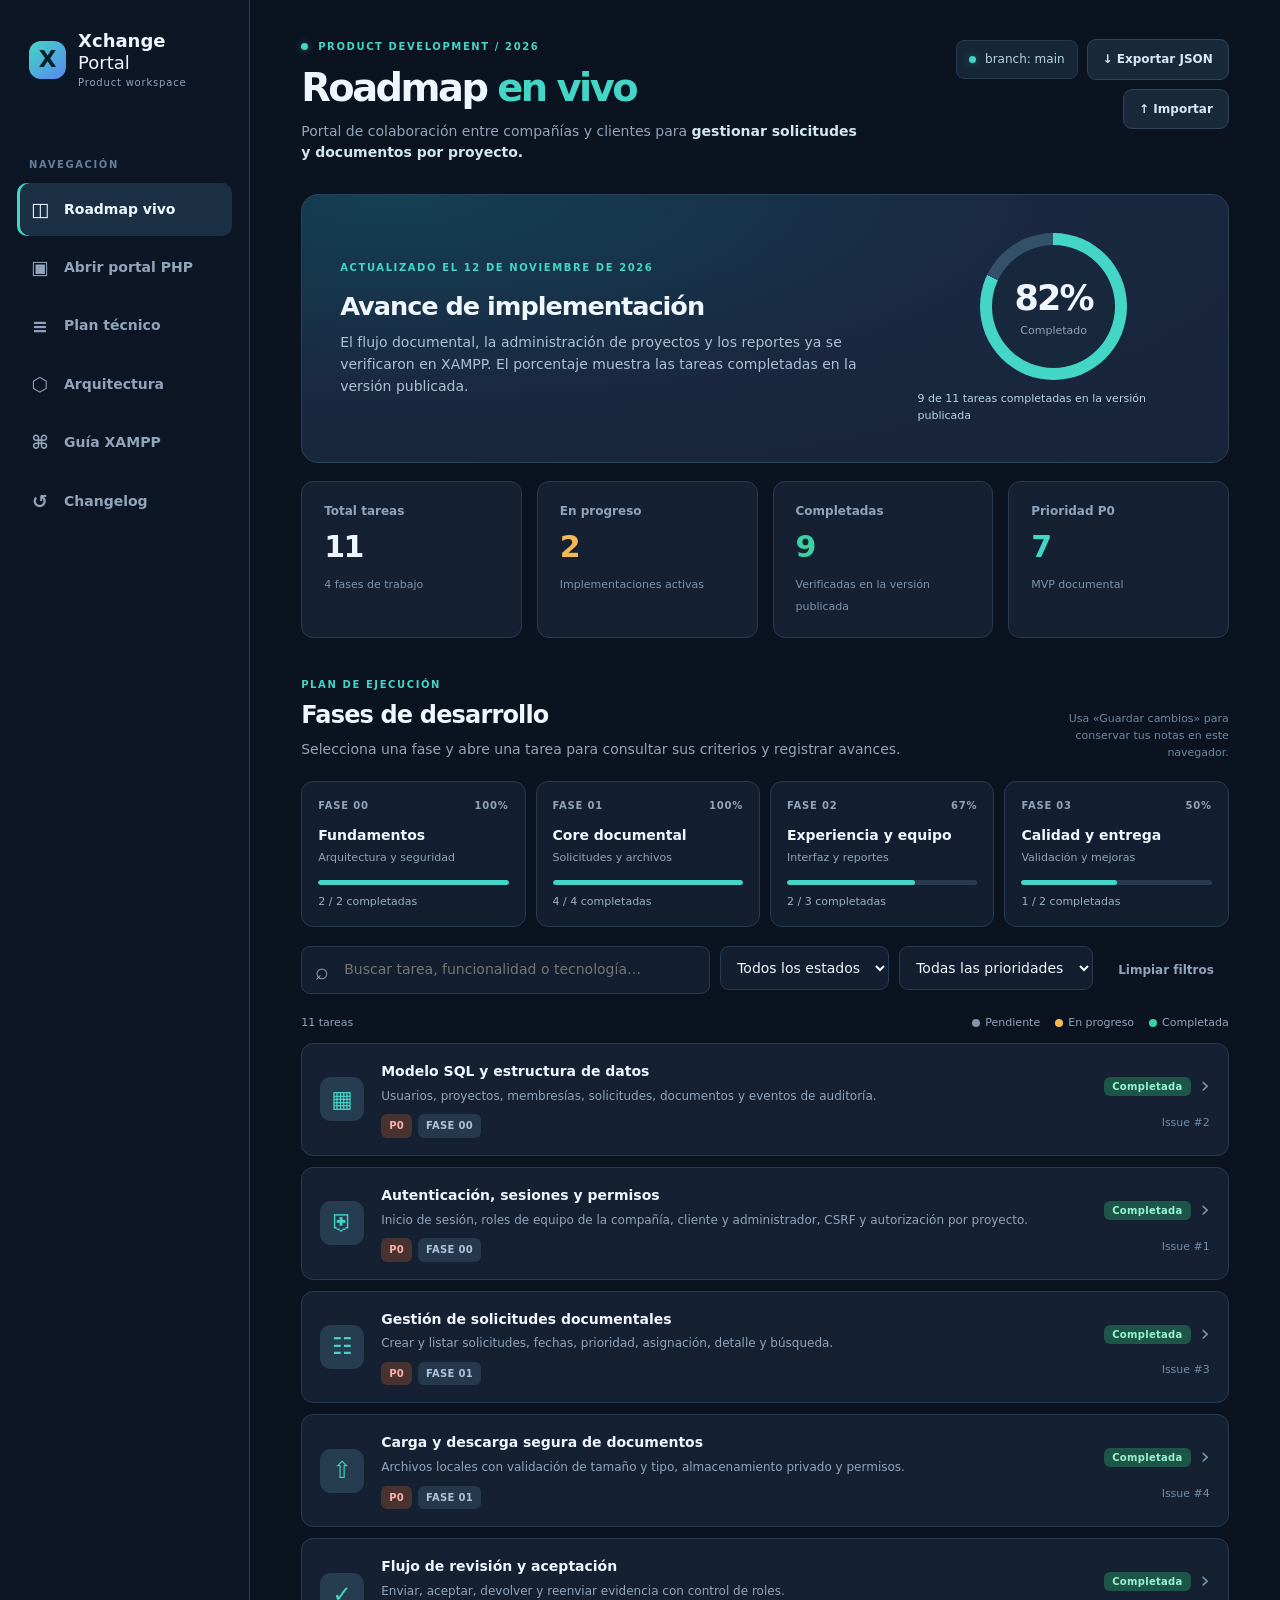
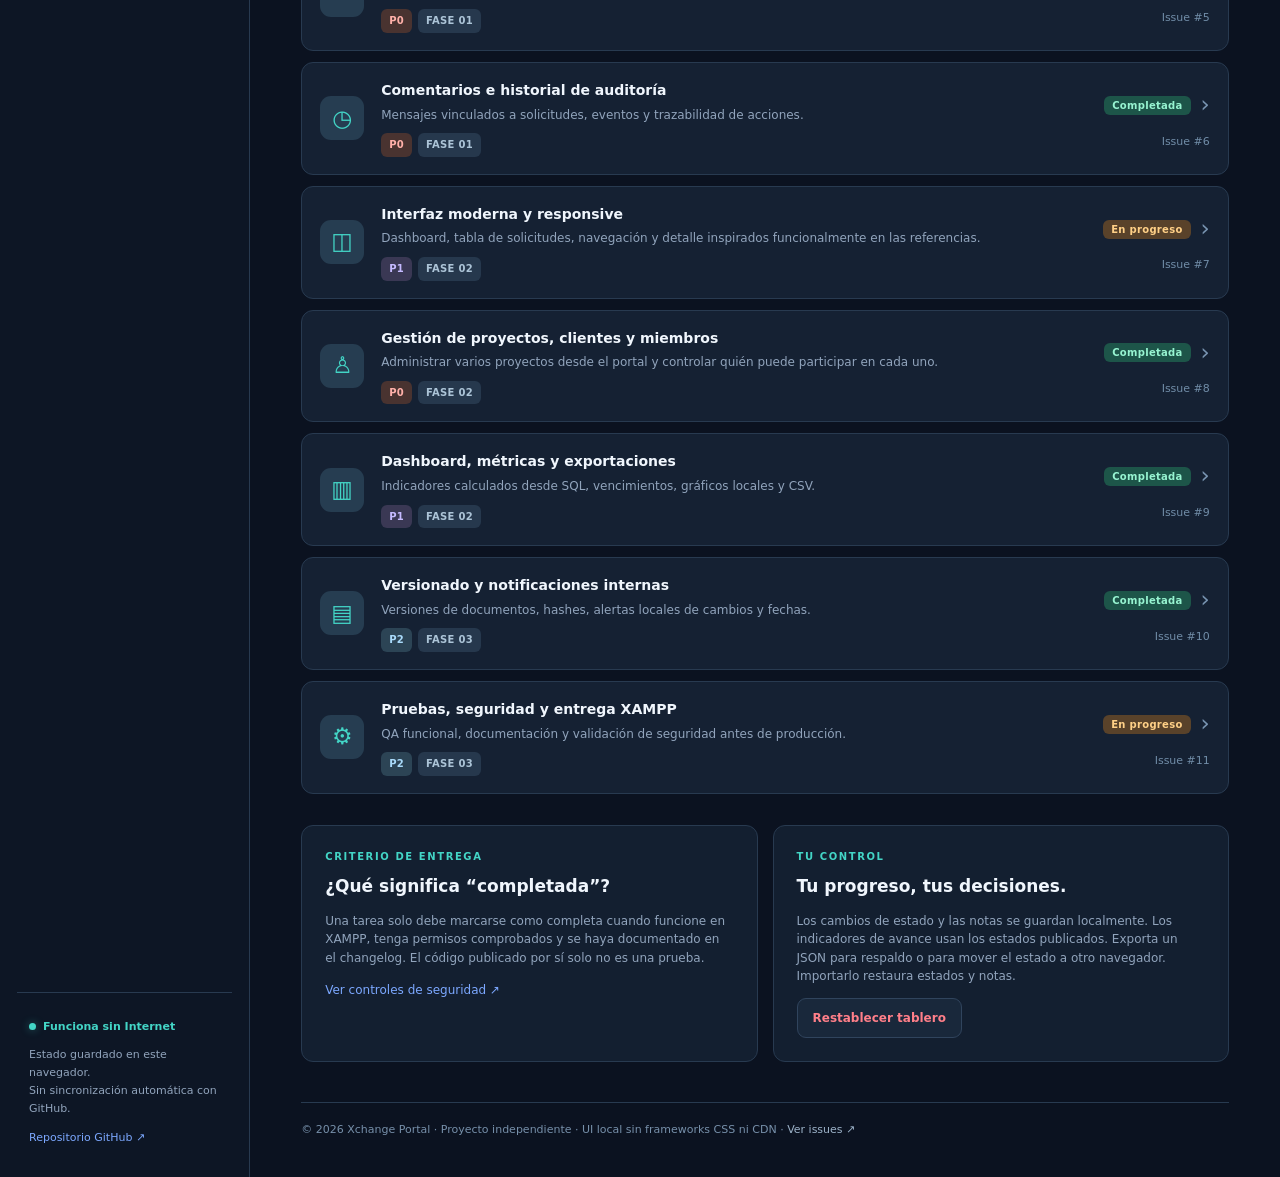
==== commit 9da98e46: "Complete verified comments and audit history milestone" ====
--- a/docs/roadmap.html
+++ b/docs/roadmap.html
@@ -7,7 +7,7 @@
   <title>Roadmap Vivo · Xchange Portal</title>
   <meta name="description" content="Roadmap interactivo y local para desarrollar Xchange Portal con PHP, SQL y XAMPP.">
   <link rel="stylesheet" href="roadmap.css">
-  <script src="roadmap.js?v=2" defer></script>
+  <script src="roadmap.js?v=3" defer></script>
 </head>
 <body>
   <div class="shell">
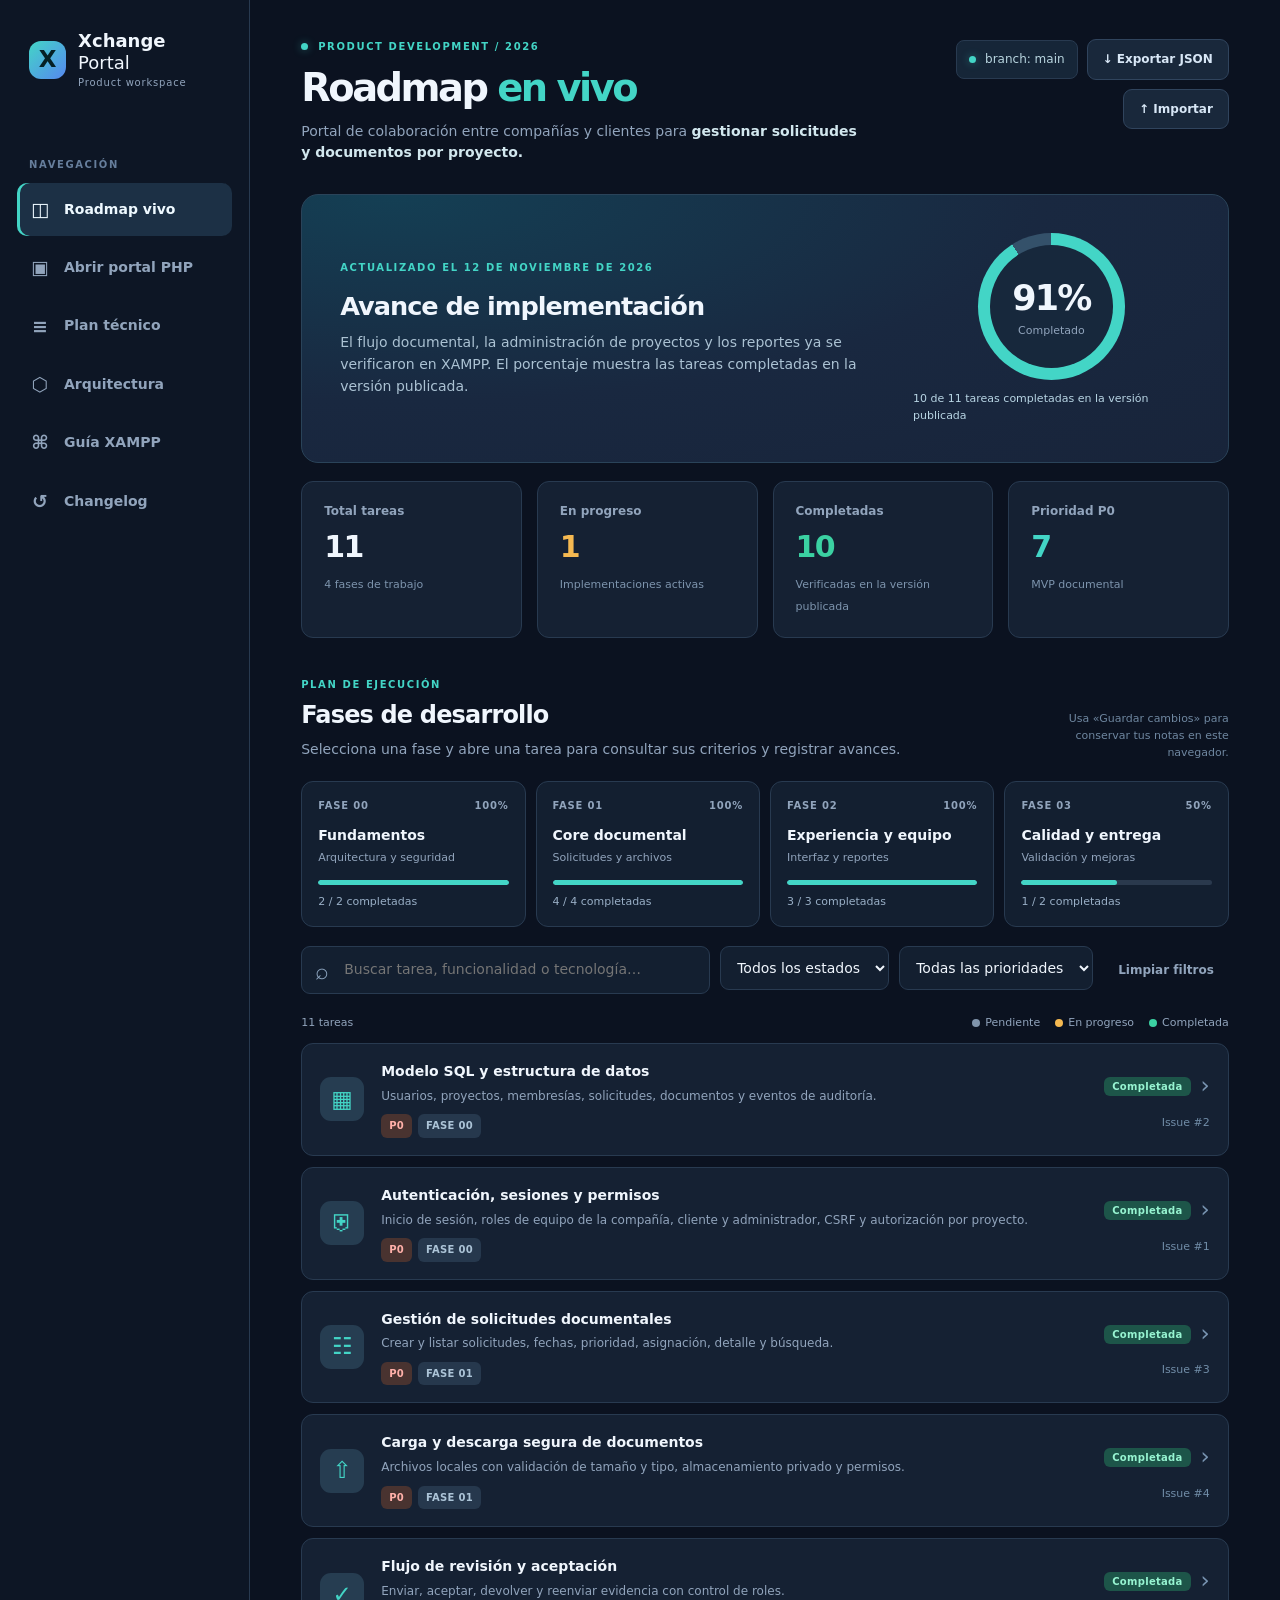
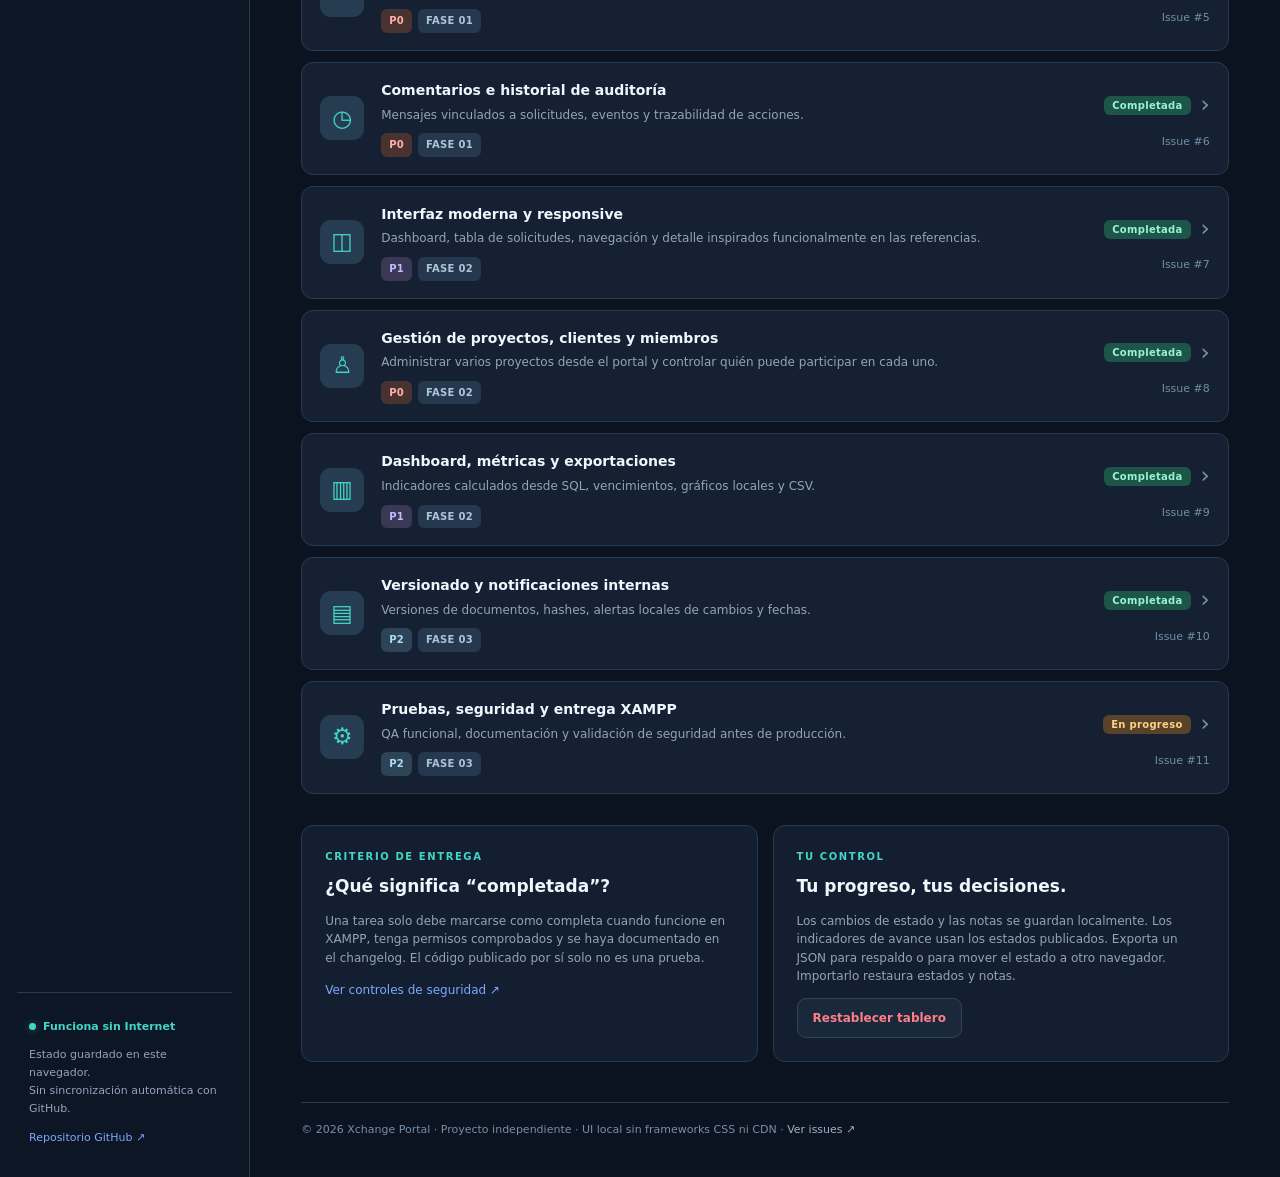
==== commit bd026d97: "Add keyboard-accessible request preview and complete UI milestone" ====
--- a/docs/roadmap.html
+++ b/docs/roadmap.html
@@ -7,7 +7,7 @@
   <title>Roadmap Vivo · Xchange Portal</title>
   <meta name="description" content="Roadmap interactivo y local para desarrollar Xchange Portal con PHP, SQL y XAMPP.">
   <link rel="stylesheet" href="roadmap.css">
-  <script src="roadmap.js?v=3" defer></script>
+  <script src="roadmap.js?v=5" defer></script>
 </head>
 <body>
   <div class="shell">
